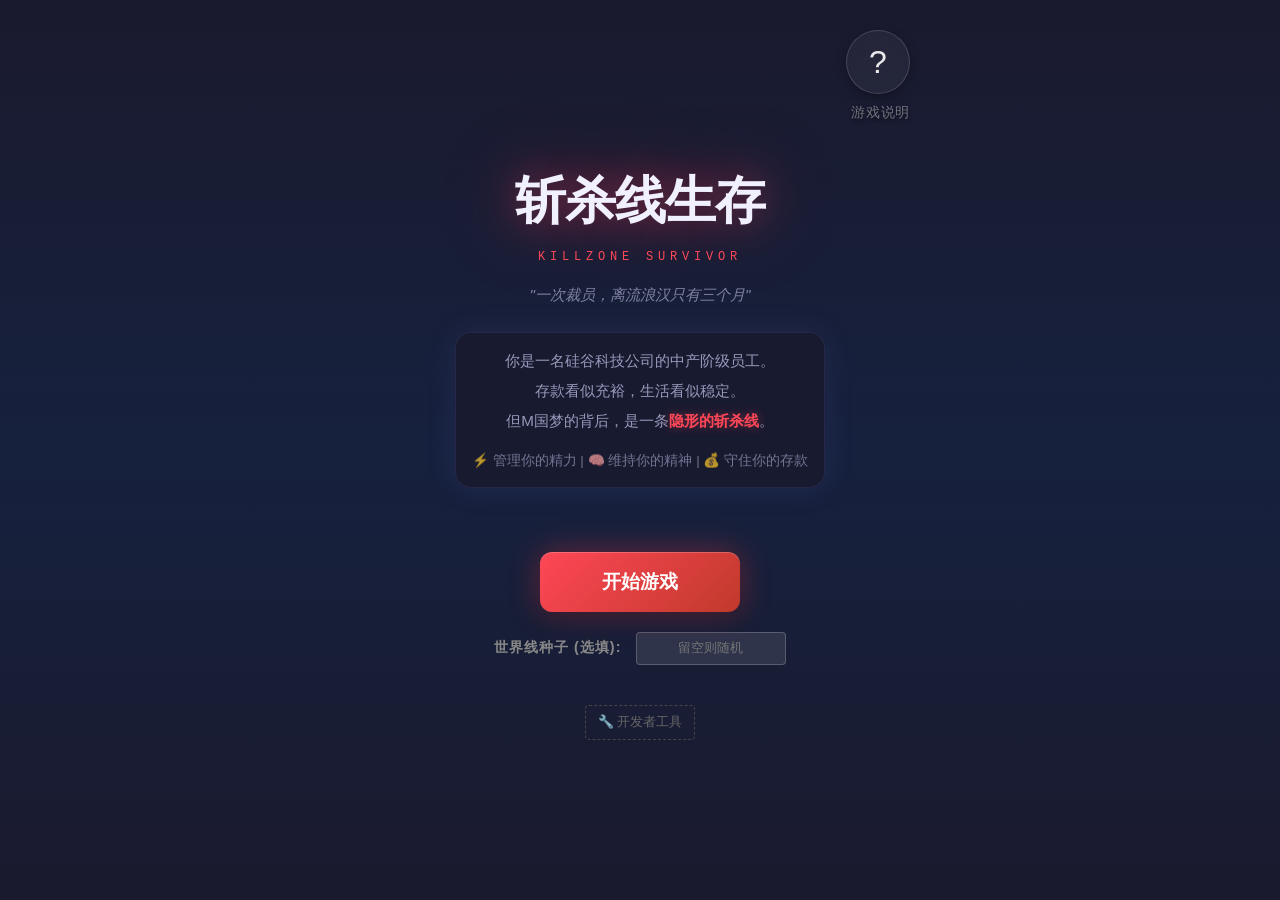
==== index.html @ 11035864 "又一个全新版本" ====
<!DOCTYPE html>
<html lang="zh-CN">

<head>
    <meta charset="UTF-8">
    <meta name="viewport" content="width=device-width, initial-scale=1.0, maximum-scale=1.0, user-scalable=no">
    <meta name="description" content="M国斩杀线生存 - 一款讽刺中产阶级财务脆弱性的文字冒险游戏">
    <meta name="color-scheme" content="dark">
    <meta name="theme-color" content="#0a0a0f">
    <title>斩杀线生存 | Killzone Survivor</title>
    <!-- Fonts: Using System Fonts for Offline Performance -->
    <!-- Main Style Index -->
    <link rel="stylesheet" href="css/style.css?v=2.43">

    <!-- Mobile Debugging: Show errors on screen -->
    <script>
        window.onerror = function (msg, url, line, col, error) {
            var extra = !col ? '' : '\ncolumn: ' + col;
            extra += !error ? '' : '\nerror: ' + error;
            var errorMsg = "Error: " + msg + "\nurl: " + url + "\nline: " + line + extra;

            // Only create error div if it doesn't exist to avoid spam
            if (!document.getElementById('errDiv')) {
                var errDiv = document.createElement('div');
                errDiv.id = 'errDiv';
                errDiv.style.position = 'fixed';
                errDiv.style.top = '0';
                errDiv.style.left = '0';
                errDiv.style.width = '100%';
                errDiv.style.backgroundColor = 'rgba(255,0,0,0.95)';
                errDiv.style.color = 'white';
                errDiv.style.padding = '10px';
                errDiv.style.zIndex = '999999';
                errDiv.style.fontFamily = 'monospace';
                errDiv.style.whiteSpace = 'pre-wrap';
                errDiv.style.fontSize = '12px';
                errDiv.style.pointerEvents = 'none';
                errDiv.innerText = errorMsg;
                document.body.appendChild(errDiv);
            } else {
                document.getElementById('errDiv').innerText += "\n\n" + errorMsg;
            }
            return false;
        };
        console.log("Debug mode: Error handler initialized");
    </script>
</head>

<body>
    <!-- SECTION: Background -->
    <div id="game-background" class="morning"></div>

    <!-- SECTION: Main Container -->
    <div id="game-container">

        <!-- SECTION: HELP & MODALS -->
        <!-- SECTION: HELP & MODALS -->
        <!-- Wrapped in container for positioning and label -->
        <div class="help-container">
            <button id="help-button" class="help-button" aria-label="游戏说明">?</button>
            <span class="help-label">游戏说明</span>
        </div>

        <!-- SECTION: MANUAL SCREEN -->
        <div id="manual-screen" class="screen">
            <div class="manual-container glass-panel">
                <div class="manual-header">
                    <h2 class="manual-title">📖 生存指南</h2>
                    <button class="manual-close-btn" id="manual-close-header">×</button>
                </div>
                <div class="manual-content">
                    <h1>🏙️ 生存之路 (Killzone Survivor) - 官方手册</h1>
                    <p>欢迎来到残酷的都市生存模拟。在这里，你需要平衡工作、健康、社交与财富，在都市生活的重压下寻找一线生机。</p>
                    <blockquote>
                        ⚠️ <strong>免责声明</strong>: 本游戏纯属图一乐，如有雷同，纯属巧合。请勿代入现实。
                    </blockquote>

                    <h2>⏳ 特殊游戏规则 (必读)</h2>
                    <p>为了模拟高压环境，本游戏的时间流速与现实不同：</p>
                    <ul>
                        <li><strong>🗓️ 10天等于一个月</strong>:
                            <ul>
                                <li><strong>发薪日</strong>: 每10天发一次工资。</li>
                                <li><strong>账单日</strong>: 房租、水电、保险也是每10天扣除一次。</li>
                                <li><strong>节奏</strong>: 必须在极短的周期内赚够 30 天的生活费，容错率极低。</li>
                            </ul>
                        </li>
                        <li><strong>📅 4天等于一周</strong>:
                            <ul>
                                <li><strong>工作日</strong>: 第 1, 2, 3 天。</li>
                                <li><strong>休息日</strong>: 第 4 天 (以及倍数)。</li>
                                <li><strong>策略</strong>: 休息日是唯一的喘息机会，用来备餐 (Cook) 或大补觉 (Sleep)。</li>
                            </ul>
                        </li>
                    </ul>

                    <hr>

                    <h2>🖥️ 界面概览</h2>

                    <h3>1. 主控面板 (Dashboard)</h3>
                    <p>这里是你监控生存状态的核心区域。</p>
                    <img src="assets/images/manual_ui.png" alt="主界面概览">

                    <ul>
                        <li><strong>核心属性栏</strong> (左上):
                            <ul>
                                <li><strong>⚡ 精力 (Energy)</strong>: 也就是你的体力。工作、加班、熬夜都会消耗。耗尽会导致强制睡眠甚至过度劳累。</li>
                                <li><strong>🧠 精神 (Mental)</strong>: 你的SAN值。压力过大、社交隔离或投资失败会扣除。精神崩溃将导致游戏失败。</li>
                                <li><strong>❤️ 健康 (Health)</strong>: 身体状况。生病、长期吃快餐、缺乏休息会降低健康。</li>
                                <li><strong>🤝 社交 (Social)</strong>: 容易被忽视的属性。社交过低会引发抑郁，影响精神值。</li>
                                <li><strong>📈 工作能力 (Work Ability)</strong>: 决定了你升职加薪的概率以及应对突发工作事件的能力。</li>
                            </ul>
                        </li>
                        <li><strong>生活状态</strong> (右上):
                            <ul>
                                <li>住所、工作状态、食物储备、月度账单倒计时。</li>
                                <li><strong>⚠️ 账单警告</strong>: 务必留意距离下一次发薪和付房租的天数 (10天为一个账单周期)。</li>
                            </ul>
                        </li>
                        <li><strong>行动区域</strong> (中下):
                            <ul>
                                <li><strong>工作决策</strong>: 选择"专注工作" (消耗大量精力，提升能力) 或 "摸鱼划水" (恢复精神，但在PIP期间高风险)。</li>
                                <li><strong>额外行动</strong>: 午休时的选择 (买咖啡续命、社交八卦、极速午睡) 对属性微调至关重要。</li>
                            </ul>
                        </li>
                    </ul>

                    <hr>

                    <h2>💰 财富管理</h2>

                    <h3>2. 投资系统</h3>
                    <p>你不理财，财不理你。这是实现财务自由(&gt; $50,000)的关键途径，也是快速破产的捷径。</p>
                    <img src="assets/images/manual_invest.png" alt="投资界面">

                    <ul>
                        <li><strong>市场情绪</strong>: 顶部的进度条显示当前市场是恐慌还是贪婪。
                            <ul>
                                <li><strong>恐慌时刻</strong>: 高风险资产(Crypto, Tech)可能暴跌，避险资产(<strong>黄金</strong>)通常会上涨。</li>
                                <li><strong>贪婪时刻</strong>: 泡沫涌现，是获利了结的好时机。</li>
                            </ul>
                        </li>
                        <li><strong>资产类型</strong>:
                            <ul>
                                <li>🔰 <strong>稳健型</strong>: 黄金 (Gold), REITs, 能源股。</li>
                                <li>📈 <strong>成长型</strong>: 标普500 (S&P500), 科技巨头 (Tech)。</li>
                                <li>🎢 <strong>高风险</strong>: 生物科技 (Biotech), 比特币 (BTC), 甚至 Meme Coin。</li>
                            </ul>
                        </li>
                        <li><strong>操作策略</strong>: 关注新闻弹窗！虽然市场有20%的概率"反常" (与新闻反向变动)，但大概率还是跟随新闻趋势。</li>
                    </ul>

                    <h3>3. 保险系统 (风险对冲)</h3>
                    <p>在美国生存，一场大病足以让中产返贫。保险是最后的防线。</p>
                    <img src="assets/images/manual_insurance.png" alt="保险界面">

                    <ul>
                        <li><strong>⚕️ 健康保险</strong>:
                            <ul>
                                <li><strong>免赔额 (Deductible)</strong>: 保险赔付前你自己需要先掏的钱。</li>
                                <li><strong>Out-of-Network</strong>: 紧急情况下有20%概率遇到网外医生，费用不仅翻倍而且保险可能拒赔。</li>
                                <li><strong>建议</strong>: 身体不好或积蓄微薄时，尽量升级到更好的保险计划。</li>
                            </ul>
                        </li>
                        <li><strong>🚗 汽车保险</strong>:
                            <ul>
                                <li>半险 (Liability) 便宜但覆盖面窄，全险 (Full Coverage) 贵但省心。</li>
                            </ul>
                        </li>
                        <li><strong>🏠 租客险</strong>: 极便宜 ($15/月)，遭遇火灾盗窃时的救命稻草。</li>
                    </ul>

                    <hr>

                    <h2>⚡ 精力管理与过劳 (Exhaustion)</h2>
                    <p>精力值不仅仅是行动点数，更是你的生命红线。</p>

                    <h3>1. 低精力惩罚</h3>
                    <p>当精力低于特定阈值时，会在每天结算时扣除健康值：</p>
                    <ul>
                        <li><strong>&lt; 30 (疲劳)</strong>: 健康 <strong>-2</strong> /天。</li>
                        <li><strong>&lt; 10 (透支)</strong>: 健康 <strong>-5</strong> /天。</li>
                    </ul>

                    <h3>2. 精力耗尽 (Energy = 0)</h3>
                    <p>一旦精力归零，将触发<strong>强制昏睡 (Forced Sleep)</strong>，后果极其严重：</p>
                    <ol>
                        <li><strong>跳过晚间行动</strong>: 你将无法在晚上 "备餐" (Cook) 或 "学习" (Learn)。</li>
                        <li><strong>恢复减半</strong>: 只能恢复 <strong>20点</strong> 精力 (正常睡眠可回 50点+)，意味着第二天醒来依然是残血状态，陷入恶性循环。
                        </li>
                        <li><strong>永久损伤</strong>: 每次昏睡都会 <strong>永久扣除</strong> 你的生命上限与精神上限。</li>
                    </ol>

                    <hr>

                    <h2>🏢 职场进阶：项目系统</h2>
                    <p>除此之外，你还需要处理长期的<strong>工作项目</strong>。</p>
                    <img src="assets/images/manual_insurance.png" alt="项目进度">
                    <!-- TODO: Fix image reference if wrong -->

                    <ul>
                        <li><strong>项目栏</strong>: 显示当前任务名称 (如"客户方案")、进度、难度及剩余天数。</li>
                        <li><strong>推进方式</strong>:
                            <ul>
                                <li>选择 <strong>"专注工作"</strong> 可大幅推进进度。</li>
                                <li><strong>工作能力 (Work Ability)</strong> 越高，每次推进的进度越快。</li>
                                <li><strong>难度 (Difficulty)</strong>: 难度越高 (Max 5)，推进越慢，需要更多天数。</li>
                            </ul>
                        </li>
                        <li><strong>Deadline</strong>: 必须在倒计时结束前完成 (100%)。
                            <ul>
                                <li><strong>完成奖励</strong>: 获得丰厚奖金或提升绩效。</li>
                                <li><strong>超时惩罚</strong>: 绩效大跌，甚至触发裁员危机。</li>
                                <li><strong>应对</strong>: 进入PIP后必须"专注工作"提升表现分，或者赶紧找下家 (Quit)。</li>
                                <li><strong>结局</strong>: PIP失败会被直接开除 (Fired)，不仅没有赔偿金，精神也会重创。</li>
                            </ul>
                        </li>
                        <li><strong>突发事件</strong>:
                            <ul>
                                <li><strong>加班</strong>: 加班能大幅提升工作能力，但严重透支精力。</li>
                                <li><strong>办公室政治</strong>: 站队需谨慎，"独善其身"可能掉Social，"参与八卦"可能掉精力但回SAN值。</li>
                            </ul>
                        </li>
                    </ul>

                    <hr>

                    <h2>🏆 结局一览</h2>
                    <table>
                        <thead>
                            <tr>
                                <th>结局</th>
                                <th>触发条件</th>
                                <th>是否胜利</th>
                            </tr>
                        </thead>
                        <tbody>
                            <tr>
                                <td><strong>财务自由</strong></td>
                                <td>存款 &gt; $50,000</td>
                                <td>✅ 胜利</td>
                            </tr>
                            <tr>
                                <td><strong>生存大师</strong></td>
                                <td>存活满 50 天</td>
                                <td>✅ 胜利</td>
                            </tr>
                            <tr>
                                <td><strong>彻底破产</strong></td>
                                <td>信用分 &lt; 500</td>
                                <td>❌ 失败</td>
                            </tr>
                            <tr>
                                <td><strong>流落街头</strong></td>
                                <td>失业 &gt; 20 天</td>
                                <td>❌ 失败</td>
                            </tr>
                            <tr>
                                <td><strong>过劳死</strong></td>
                                <td>健康或精力归零</td>
                                <td>❌ 失败</td>
                            </tr>
                            <tr>
                                <td><strong>精神崩溃</strong></td>
                                <td>精神归零</td>
                                <td>❌ 失败</td>
                            </tr>
                            <tr>
                                <td><strong>债务螺旋</strong></td>
                                <td>负债 &gt; $3,000</td>
                                <td>❌ 失败</td>
                            </tr>
                        </tbody>
                    </table>

                    <p>祝你好运，生存者！</p>
                </div>
                <div class="manual-footer">
                    <button class="primary-button manual-back-btn" id="manual-back-btn">返回标题</button>
                </div>
            </div>
        </div>

        <div id="load-modal" class="modal-overlay hidden">
            <div class="modal-content glass-panel">
                <button id="close-load-modal" class="close-button">×</button>
                <h2 class="modal-title">📂 选择存档</h2>
                <div class="save-modal-slots" id="load-modal-slots">
                    <!-- JS Dynamic Content -->
                </div>
            </div>
        </div>

        <div id="modal-artifact-selection" class="modal-overlay hidden">
            <div class="modal-content glass-panel" style="max-width: 900px;">
                <h2 class="modal-title">📦 选择你的初始神器</h2>
                <p class="modal-subtitle"
                    style="text-align: center; color: var(--color-text-secondary); margin-bottom: 20px;">
                    这就好比投胎技术活，选一个吧，它将决定你这次人生的画风。
                </p>
                <div id="artifact-cards-container" class="artifact-cards-container">
                    <!-- Dynamic Content -->
                </div>
            </div>
        </div>

        <div id="save-modal" class="modal-overlay hidden">
            <div class="modal-content glass-panel">
                <button id="close-save-modal" class="close-button">×</button>
                <h2 class="modal-title" data-i18n="ui_static.modals.save_game">💾 保存游戏</h2>
                <div class="save-modal-slots" id="save-modal-slots">
                    <!-- JS Dynamic Content -->
                </div>
            </div>
        </div>

        <!-- Custom Confirm Modal (replaces native confirm) -->
        <div id="confirm-modal" class="modal-overlay hidden">
            <div class="modal-content glass-panel confirm-modal-content">
                <h2 class="modal-title" id="confirm-modal-title" data-i18n="ui.confirm.defaultTitle">确认操作</h2>
                <p class="confirm-modal-message" id="confirm-modal-message" data-i18n="ui.confirm.defaultMessage">
                    确定要执行此操作吗？</p>
                <div class="confirm-modal-actions">
                    <button id="confirm-modal-cancel" class="action-btn outline"
                        data-i18n="ui_static.modals.cancel">取消</button>
                    <button id="confirm-modal-ok" class="primary-button"
                        data-i18n="ui_static.modals.confirm">确定</button>
                </div>
            </div>
        </div>

        <div id="trade-modal" class="modal-overlay hidden">
            <div class="modal-content trade-modal-content">
                <div class="modal-header">
                    <h3 id="trade-modal-title" data-i18n="ui_static.trade_modal.buy_title">买入资产</h3>
                    <button id="trade-modal-close" class="close-button">×</button>
                </div>
                <div class="modal-body">
                    <div class="trade-asset-info">
                        <span class="trade-asset-icon" id="trade-asset-icon">🥇</span>
                        <span class="trade-asset-name" id="trade-asset-name">--</span>
                    </div>
                    <div class="trade-price-info">
                        <span class="trade-price-label" data-i18n="ui_static.trade_modal.price_label">当前价格:</span>
                        <span class="trade-price-value" id="trade-price-value">$2,000</span>
                    </div>
                    <div class="trade-holding-info">
                        <span class="trade-holding-label" data-i18n="ui_static.trade_modal.holding_label">当前持仓:</span>
                        <span class="trade-holding-value" id="trade-holding-value">0</span>
                    </div>
                    <div class="trade-input-group">
                        <label for="trade-quantity-input" data-i18n="ui_static.trade_modal.quantity_label">交易数量:</label>
                        <div style="display: flex; gap: 8px;">
                            <input type="number" id="trade-quantity-input" min="0" step="0.01" style="flex: 1;"
                                data-i18n="ui_static.trade_modal.quantity_placeholder" placeholder="输入数量">
                            <button id="trade-max-btn" class="action-btn outline"
                                style="width: auto; padding: 4px 12px; font-size: 0.9rem;"
                                data-i18n="ui_static.trade_modal.max_btn">最大</button>
                        </div>
                    </div>
                    <div class="trade-total-info">
                        <span class="trade-total-label" data-i18n="ui_static.trade_modal.total_label">预计金额:</span>
                        <span class="trade-total-value" id="trade-total-value">$0</span>
                    </div>
                    <div class="trade-cash-info">
                        <span class="trade-cash-label" data-i18n="ui_static.trade_modal.cash_label">可用现金:</span>
                        <span class="trade-cash-value" id="trade-cash-value">$15,000</span>
                    </div>
                </div>
                <div class="modal-footer">
                    <button id="trade-confirm-btn" class="primary-button"
                        data-i18n="ui_static.trade_modal.confirm_btn">确认交易</button>
                </div>
            </div>
        </div>

        <div id="bill-detail-modal" class="modal-overlay hidden">
            <div class="modal-content glass-panel">
                <button id="close-bill-detail" class="close-button">×</button>
                <h2 class="modal-title" data-i18n="ui_static.bill_detail.title">🧾 账单详情</h2>
                <div class="bill-detail-list" id="bill-detail-list">
                    <!-- Dynamic Content -->
                </div>
                <div class="bill-total-row">
                    <span data-i18n="ui_static.bill_detail.total_label">总计:</span>
                    <span id="bill-detail-total">...</span>
                </div>
            </div>
        </div>

        <div id="news-detail-modal" class="modal-overlay hidden">
            <div class="modal-content glass-panel" style="max-width: 500px;">
                <button id="close-news-detail" class="close-button">×</button>
                <h2 class="modal-title">📰 市场情报</h2>
                <div class="modal-body" id="news-detail-body" style="padding: 10px; line-height: 1.6;">
                    <!-- Dynamic Content -->
                </div>
            </div>
        </div>

        <!-- Message History Modal -->
        <div id="modal-message-history" class="modal-overlay hidden">
            <div class="modal-content glass-panel" style="max-width: 600px;">
                <button id="close-message-history" class="close-button">×</button>
                <h2 class="modal-title" data-i18n="ui_static.modals.message_history">📜 历史消息</h2>
                <div class="message-history-list" id="message-history-list">
                    <!-- Dynamic Content -->
                </div>
            </div>
        </div>

        <!-- Floating Message History Button -->
        <button id="btn-message-history" class="hidden" aria-label="查看历史消息">
            📜
        </button>

        <div id="dev-editor-modal" class="modal-overlay hidden">
            <div class="modal-content glass-panel">
                <button id="close-dev-editor" class="close-button">×</button>
                <h2 class="modal-title" data-i18n="ui_static.modals.dev_editor">🔧 修改属性</h2>
                <div class="dev-editor-form modal-body">
                    <div class="form-group">
                        <label data-i18n="ui_static.dev_editor.money">存款 ($)</label>
                        <input type="number" id="dev-input-money" step="100">
                    </div>
                    <div class="form-group">
                        <label data-i18n="ui_static.dev_editor.energy">精力 (0-100)</label>
                        <input type="number" id="dev-input-energy" min="0" max="100">
                    </div>
                    <div class="form-group">
                        <label data-i18n="ui_static.dev_editor.mental">精神 (0-100)</label>
                        <input type="number" id="dev-input-mental" min="0" max="100">
                    </div>
                    <div class="form-group">
                        <label data-i18n="ui_static.dev_editor.health">健康 (0-100)</label>
                        <input type="number" id="dev-input-health" min="0" max="100">
                    </div>
                    <div class="form-group">
                        <label data-i18n="ui_static.dev_editor.social">社交 (0-100)</label>
                        <input type="number" id="dev-input-social" min="0" max="100">
                    </div>
                    <div class="form-group">
                        <label data-i18n="ui_static.dev_editor.efficiency">工作能力 (0-100)</label>
                        <input type="number" id="dev-input-efficiency" min="0" max="100">
                    </div>
                    <div class="form-group">
                        <label data-i18n="ui_static.dev_editor.ingredients">食材 (个)</label>
                        <input type="number" id="dev-input-ingredients" min="0">
                    </div>
                    <div class="form-group">
                        <label data-i18n="ui_static.dev_editor.job">工作状态</label>
                        <select id="dev-input-job"
                            style="width: 100%; padding: 8px; border-radius: 4px; background: rgba(255, 255, 255, 0.1); color: white; border: 1px solid rgba(255, 255, 255, 0.2);">
                            <option value="fulltime">在职 (Employed)</option>
                            <option value="unemployed">失业 (Unemployed)</option>
                        </select>
                    </div>
                    <div class="form-group" style="flex-direction: column; align-items: flex-start;">
                        <label>神器 (Artifacts)</label>
                        <div id="dev-artifact-container"
                            style="display: flex; flex-direction: column; gap: 8px; width: 100%;">
                            <!-- JS will flush selects here -->
                        </div>
                    </div>
                    <div class="form-group checkbox-group" style="flex-direction: row; align-items: center; gap: 10px;">
                        <input type="checkbox" id="dev-input-pip" style="width: auto;">
                        <label for="dev-input-pip" style="margin-bottom: 0;">PIP状态 (PIP Active)</label>
                    </div>
                    <button id="dev-save-btn" class="primary-button" style="margin-top: 16px;"
                        data-i18n="ui_static.dev_editor.save_btn">保存修改</button>
                </div>
            </div>
        </div>



        <!-- SECTION: START SCREEN -->
        <div id="start-screen" class="screen active">
            <div class="title-area">
                <h1 class="title" data-i18n="ui_static.start.title">斩杀线生存</h1>
                <p class="subtitle" data-i18n="ui_static.start.subtitle">KILLZONE SURVIVOR</p>
                <p class="tagline" data-i18n="ui_static.start.tagline">"一次裁员，离流浪汉只有三个月"</p>
            </div>

            <div class="start-info">
                <p data-i18n="ui_static.start.intro_1">你是一名硅谷科技公司的中产阶级员工。</p>
                <p data-i18n="ui_static.start.intro_2">存款看似充裕，生活看似稳定。</p>
                <p data-i18n="ui_static.start.intro_3">但M国梦的背后，是一条<span class="danger">隐形的斩杀线</span>。</p>
                <p style="margin-top: 16px; font-size: 0.85rem; opacity: 0.7;">
                    <span data-i18n="ui_static.start.intro_footer">⚡ 管理你的精力 | 🧠 维持你的精神 | 💰 守住你的存款</span>
                </p>
            </div>

            <button id="start-button" class="primary-button start-btn-lg" data-i18n="ui_static.start.start_btn">
                开始游戏
            </button>

            <div class="seed-input-container seed-group">
                <label for="seed-input" class="seed-label" data-i18n="ui_static.start.seed_label">世界线种子
                    (选填):</label>
                <input type="text" id="seed-input" class="seed-input" data-i18n="ui_static.start.seed_placeholder"
                    placeholder="留空则随机">
            </div>

            <div class="dev-tools-container dev-tools-area">
                <a href="devtools.html" class="dev-tools-btn dev-tools-link">
                    <span data-i18n="ui_static.start.dev_tools">🔧 开发者工具</span>
                </a>
            </div>
        </div>

        <!-- SECTION: GAME SCREEN -->
        <div id="game-screen" class="screen">
            <!-- Header Container -->
            <div id="ui-header-container">
                <!-- Time Display -->
                <div id="time-display">
                    <div class="time-info">
                        <span id="day-count">第 1 天</span>
                        <span id="time-period">
                            <span class="time-icon" id="time-icon">☀️</span>
                            <span id="period-name">白天</span>
                        </span>
                    </div>

                    <!-- News Ticker (V2.XX) -->
                    <div id="news-ticker-container" class="clickable hidden">
                        <div id="news-ticker-content"></div>
                    </div>

                    <div class="period-indicator">
                        <div class="period-dot day active" id="dot-day"></div>
                        <div class="period-dot night" id="dot-night"></div>
                    </div>
                </div>

                <!-- Dashboard Layout -->
                <div id="dashboard-container">
                    <!-- Left Column: Status Bars -->
                    <div id="dashboard-stats">
                        <!-- Energy -->
                        <div class="status-item status-item-full">
                            <span class="status-icon">⚡</span>
                            <div class="status-text-row">
                                <span class="status-label" data-i18n="ui_static.game_header.energy">精力</span>
                                <span class="status-value-text" id="energy-val">100/100</span>
                            </div>
                            <div class="progress-container">
                                <div class="progress-bar">
                                    <div class="progress-fill energy-bar" id="energy-bar" style="width: 100%"></div>
                                </div>
                            </div>
                        </div>
                        <!-- Mental -->
                        <div class="status-item status-item-full">
                            <span class="status-icon">🧠</span>
                            <div class="status-text-row">
                                <span class="status-label" data-i18n="ui_static.game_header.mental">精神</span>
                                <span class="status-value-text" id="mental-val">100/100</span>
                            </div>
                            <div class="progress-container">
                                <div class="progress-bar">
                                    <div class="progress-fill mental-bar" id="mental-bar" style="width: 100%"></div>
                                </div>
                            </div>
                        </div>
                        <!-- Health -->
                        <div class="status-item status-item-full">
                            <span class="status-icon">❤️</span>
                            <div class="status-text-row">
                                <span class="status-label" data-i18n="ui_static.game_header.health">健康</span>
                                <span class="status-value-text" id="health-val">100/100</span>
                            </div>
                            <div class="progress-container">
                                <div class="progress-bar">
                                    <div class="progress-fill health-bar" id="health-bar" style="width: 100%"></div>
                                </div>
                            </div>
                        </div>
                        <!-- Social -->
                        <div class="status-item status-item-full">
                            <span class="status-icon">🤝</span>
                            <div class="status-text-row">
                                <span class="status-label" data-i18n="ui_static.game_header.social">社交</span>
                                <span class="status-value-text" id="social-val">50/100</span>
                            </div>
                            <div class="progress-container">
                                <div class="progress-bar">
                                    <div class="progress-fill social-bar" id="social-bar" style="width: 50%"></div>
                                </div>
                            </div>
                        </div>
                        <!-- Work Efficiency -->
                        <div class="status-item status-item-full">
                            <span class="status-icon">📈</span>
                            <div class="status-text-row">
                                <span class="status-label" data-i18n="ui_static.game_header.work_efficiency">工作能力</span>
                                <span class="status-value-text" id="work-efficiency-val">100%</span>
                            </div>
                            <div class="progress-container">
                                <div class="progress-bar">
                                    <div class="progress-fill work-efficiency-bar" id="work-efficiency-bar"
                                        style="width: 100%"></div>
                                </div>
                            </div>
                        </div>
                    </div>

                    <!-- Right Column: Info Grid -->
                    <div id="dashboard-info">
                        <!-- Row 1 -->
                        <div class="finance-item compact-stat clickable" id="housing-card-container">
                            <div class="finance-card-header">
                                <span class="status-icon">🏠</span>
                                <span class="status-label" data-i18n="ui_static.game_header.housing">住所</span>
                            </div>
                            <span class="status-value" id="housing-value">公寓</span>
                        </div>
                        <div class="finance-item compact-stat">
                            <div class="finance-card-header">
                                <span class="status-icon">💼</span>
                                <span class="status-label" data-i18n="ui_static.game_header.job">工作</span>
                            </div>
                            <span class="status-value" id="job-value">全职</span>
                        </div>

                        <!-- Row 2 -->
                        <div class="finance-item compact-stat clickable artifact-slot-container"
                            id="artifact-display-container">
                            <div class="finance-card-header">
                                <span class="status-icon">📦</span>
                                <span class="status-label" data-i18n="ui_static.finance.artifact">神器</span>
                            </div>
                            <div class="artifact-slots" id="artifact-slots">
                                <span class="artifact-slot" data-slot="0">?</span>
                                <span class="artifact-slot" data-slot="1">?</span>
                                <span class="artifact-slot" data-slot="2">?</span>
                            </div>
                        </div>
                        <div class="finance-item compact-stat">
                            <div class="finance-card-header">
                                <span class="status-icon">🍱</span>
                                <span class="status-label" data-i18n="ui_static.finance.meal">便当</span>
                            </div>
                            <div style="display: flex; flex-direction: column; align-items: center;">
                                <span class="status-value" id="meal-status">未备</span>
                                <span class="finance-sub-value" id="ingredients-count"
                                    style="font-size: 0.5em; opacity: 0.8; margin-top: 2px;">食材: 0</span>
                            </div>
                        </div>

                        <!-- Row 3 -->
                        <div class="finance-item compact-stat clickable" id="monthly-bill-container">
                            <div class="finance-card-header">
                                <span class="status-icon">📅</span>
                                <span class="status-label" data-i18n="ui_static.finance.monthly_bill">账单</span>
                            </div>
                            <span class="status-value" id="monthly-bill-total">...</span>
                            <span class="finance-sub" id="monthly-bill-sub">...</span>
                        </div>
                        <div class="finance-item compact-stat" id="payday-container">
                            <div class="finance-card-header">
                                <span class="status-icon">💰</span>
                                <span class="status-label" data-i18n="ui_static.finance.income">月薪</span>
                            </div>
                            <span class="status-value positive" id="monthly-income">$8,000</span>
                            <span class="finance-sub" id="payday-countdown">...</span>
                        </div>

                        <!-- Row 4: Money (Full Width) -->
                        <div class="finance-item finance-item-full">
                            <div class="finance-card-header" style="margin-bottom: 0;">
                                <span class="status-icon">💰</span>
                                <span class="status-label" data-i18n="ui_static.game_header.money">存款</span>
                            </div>
                            <div class="finance-value-container">
                                <span class="status-value money" id="money-value">$15,000</span>
                                <span id="investment-value" class="finance-sub-value">...</span>
                            </div>
                        </div>
                    </div>
                </div>

                <!-- Bottom Row: Task Bar -->
                <div id="dashboard-task" class="hidden">
                    <div class="task-bar-content">
                        <span class="finance-label" data-i18n="ui_static.finance.task">📋 工作任务</span>
                        <div class="finance-value-group">
                            <span class="finance-value" id="task-progress">0%</span>
                            <span class="finance-sub" id="task-deadline">...</span>
                        </div>
                    </div>
                    <div class="progress-container task-progress-container">
                        <div class="progress-bar">
                            <div class="progress-fill" id="task-progress-bar" style="width: 0%"></div>
                        </div>
                    </div>
                </div>
                <!-- End Dashboard Layout -->
            </div>

            <!-- Scrollable Main Content -->
            <div id="main-scroll-container">
                <!-- Event Area -->
                <div id="event-area">
                    <div id="event-card" class="event-card">
                        <div class="event-header">
                            <span class="event-type" id="event-type">📋 日常</span>
                            <span class="event-energy-cost" id="event-energy-cost"></span>
                        </div>
                        <h2 class="event-title" id="event-title">新的一天</h2>
                        <p class="event-description" id="event-description">
                            阳光透过百叶窗洒进你的公寓。新的一天开始了，你需要做出选择。
                        </p>

                        <!-- Selectors -->
                        <div id="commute-selector" class="lunch-selector hidden">
                            <div class="lunch-selector-label">🚗 选择通勤方式：</div>
                            <div id="commute-options" class="lunch-options"></div>
                        </div>

                        <div id="lunch-selector" class="lunch-selector hidden">
                            <div class="lunch-selector-label">🍱 选择今日午餐策略：</div>
                            <div id="lunch-options" class="lunch-options"></div>
                        </div>

                        <div id="daily-action-selector" class="lunch-selector hidden">
                            <div class="lunch-selector-label">✨ 顺带做点别的：</div>
                            <div id="daily-action-options" class="lunch-options"></div>
                        </div>

                        <div id="incident-selector" class="lunch-selector hidden">
                            <div class="lunch-selector-label">⚠️ 突发状况：</div>
                            <div id="incident-options" class="lunch-options"></div>
                        </div>

                        <div id="choice-validation-hint" class="choice-validation-hint hidden">
                            <span class="hint-icon">⚠️</span>
                            <span class="hint-text">请先完成上方选择</span>
                        </div>

                        <div id="event-choices" class="event-choices">
                            <!-- Dynamic Choices -->
                        </div>

                        <button id="advance-stage-button" class="action-btn" data-i18n="ui_static.event.advance_btn"
                            disabled>
                            开始时间流逝
                        </button>
                    </div>
                </div>

                <!-- Toast Messages -->
                <div id="toast-container"></div>
            </div>
        </div>

        <!-- SECTION: INSURANCE SCREEN -->
        <div id="insurance-screen" class="screen">
            <div class="screen-header">
                <h2 data-i18n="ui_static.insurance_page.title">保险管理中心</h2>
                <div class="money-badge" id="ins-money-display">$15,000</div>
            </div>

            <div class="insurance-scroll-container">
                <div class="insurance-card health-overview">
                    <div class="card-header">
                        <h3 data-i18n="ui_static.insurance_page.health_title">🏥 健康保险</h3>
                        <span class="plan-badge" id="health-plan-badge">雇主险</span>
                    </div>
                    <div class="card-body">
                        <div class="stat-row">
                            <span data-i18n="ui_static.insurance_page.current_plan">当前计划</span>
                            <span class="stat-val" id="health-plan-name">...</span>
                        </div>
                        <div class="stat-row">
                            <span data-i18n="ui_static.insurance_page.monthly_premium">月保费</span>
                            <span class="stat-val" id="health-premium">...</span>
                        </div>

                        <div class="deductible-section">
                            <div class="progress-label">
                                <span data-i18n="ui_static.insurance_page.deductible_label">免赔额
                                    (Deductible)</span>
                                <span id="deductible-progress-text">$0 / $2,000</span>
                            </div>
                            <div class="progress-track">
                                <div class="progress-fill warning" id="deductible-bar" style="width: 0%"></div>
                            </div>
                            <p class="small-hint" data-i18n="ui_static.insurance_page.deductible_hint">
                                未达到免赔额前，需全额自付医疗费。
                            </p>
                        </div>

                        <div id="pending-plan-alert" class="info-box hidden">
                            下月将自动变更为: <span id="pending-plan-name">...</span>
                        </div>

                        <button class="action-btn" id="btn-change-health"
                            data-i18n="ui_static.insurance_page.change_plan_btn">更换计划</button>
                    </div>
                </div>

                <div class="insurance-card other-ins">
                    <h3 data-i18n="ui_static.insurance_page.car_title">🚗 汽车保险</h3>
                    <div class="card-body">
                        <div class="stat-row">
                            <span data-i18n="ui_static.insurance_page.current_plan">当前方案</span>
                            <span class="stat-val" id="car-plan-name">...</span>
                        </div>
                        <div class="stat-row">
                            <span data-i18n="ui_static.insurance_page.monthly_premium">月保费</span>
                            <span class="stat-val" id="car-premium">...</span>
                        </div>
                        <button class="action-btn" id="btn-change-car"
                            data-i18n="ui_static.insurance_page.adjust_plan_btn">调整方案</button>
                    </div>
                </div>

                <div class="insurance-card other-ins">
                    <h3 data-i18n="ui_static.insurance_page.renters_title">🏠 租客保险</h3>
                    <div class="card-body">
                        <div class="stat-row">
                            <span data-i18n="ui_static.insurance_page.status_label">状态</span>
                            <span class="stat-val" id="renters-status">未投保</span>
                        </div>
                        <div class="stat-row">
                            <span data-i18n="ui_static.insurance_page.monthly_premium">月保费</span>
                            <span class="stat-val">$15</span>
                        </div>
                        <button class="action-btn outline" id="btn-toggle-renters"
                            data-i18n="ui_static.insurance_page.buy_ins_btn">购买保险</button>
                    </div>
                </div>

                <div class="spacer-bottom"></div>
            </div>
        </div>

        <!-- SECTION: ASSETS SCREEN -->
        <div id="assets-screen" class="screen">
            <div class="assets-container">
                <h2 class="screen-title" data-i18n="ui_static.assets_page.title">💰 投资管理</h2>

                <div id="news-banner" class="news-banner hidden">
                    <span class="news-icon">📰</span>
                    <span class="news-title" id="news-title"
                        data-i18n="ui_static.assets_page.news_loading">加载中...</span>
                    <span class="news-desc" id="news-desc"></span>
                </div>

                <div class="market-sentiment">
                    <span class="sentiment-label" data-i18n="ui_static.assets_page.sentiment_label">市场情绪:</span>
                    <span class="sentiment-value" id="sentiment-value">中性</span>
                    <div class="sentiment-bar">
                        <div class="sentiment-fill" id="sentiment-fill"></div>
                    </div>
                </div>

                <div class="assets-summary">
                    <div class="summary-item">
                        <span class="summary-label" data-i18n="ui_static.assets_page.cash_label">现金</span>
                        <span class="summary-value" id="assets-cash">$15,000</span>
                    </div>
                    <div class="summary-item">
                        <span class="summary-label" data-i18n="ui_static.assets_page.portfolio_label">投资总值</span>
                        <span class="summary-value" id="assets-portfolio">$0</span>
                    </div>
                    <div class="summary-item total">
                        <span class="summary-label" data-i18n="ui_static.assets_page.total_assets_label">净资产</span>
                        <span class="summary-value" id="assets-total">$15,000</span>
                    </div>
                </div>

                <div class="asset-tabs">
                    <div class="asset-tab active" data-category="commodity" data-i18n="ui_static.assets_page.tab_gold">
                        🥇 黄金</div>
                    <div class="asset-tab" data-category="stock" data-i18n="ui_static.assets_page.tab_stock">📈
                        股票
                    </div>
                    <div class="asset-tab" data-category="crypto" data-i18n="ui_static.assets_page.tab_crypto">₿
                        虚拟币
                    </div>
                </div>

                <div class="asset-cards" id="asset-cards-container">
                    <!-- Dynamic Content -->
                </div>

                <div class="spacer-bottom"></div>
            </div>
        </div>

        <!-- SECTION: STATUS SCREEN -->
        <div id="status-screen" class="screen">
            <div class="status-page-container">
                <h2 class="screen-title" data-i18n="ui_static.status_page.title">📊 个人状态</h2>

                <div class="status-grid">
                    <!-- Save Mgmt -->
                    <div class="status-section save-action-card">
                        <h3 data-i18n="ui_static.status_page.save_mgmt">💾 存档管理</h3>
                        <div class="card-body">
                            <button id="save-game-btn" class="primary-button status-btn-full mb-xs"
                                data-i18n="ui_static.status_page.save_btn">保存游戏</button>
                            <button id="return-to-title-btn" class="action-btn outline status-btn-full"
                                data-i18n="ui_static.status_page.return_btn">返回标题</button>
                        </div>
                    </div>

                    <!-- Bio Stats -->
                    <div class="status-section">
                        <h3 data-i18n="ui_static.status_page.bio_stats">🧬 生理指标</h3>
                        <div class="card-body">
                            <div class="stat-row">
                                <span data-i18n="ui_static.game_header.energy">⚡ 精力</span>
                                <span class="stat-val" id="status-energy-val">100/100</span>
                            </div>
                            <div class="progress-track mb-xs">
                                <div class="progress-fill energy-bar" id="status-energy-bar" style="width: 100%">
                                </div>
                            </div>

                            <div class="stat-row">
                                <span data-i18n="ui_static.game_header.mental">🧠 精神</span>
                                <span class="stat-val" id="status-mental-val">100/100</span>
                            </div>
                            <div class="progress-track mb-xs">
                                <div class="progress-fill mental-bar" id="status-mental-bar" style="width: 100%">
                                </div>
                            </div>

                            <div class="stat-row">
                                <span data-i18n="ui_static.game_header.health">❤️ 健康</span>
                                <span class="stat-val" id="status-health-val">100/100</span>
                            </div>
                            <div class="progress-track mb-xs">
                                <div class="progress-fill health-bar" id="status-health-bar" style="width: 100%">
                                </div>
                            </div>

                            <div class="stat-row">
                                <span data-i18n="ui_static.status_page.work_efficiency">💼 工作效率</span>
                                <span class="stat-val" id="status-work-efficiency-val">--/--</span>
                            </div>
                            <div class="progress-track mb-xs">
                                <div class="progress-fill" id="status-work-efficiency-bar"
                                    style="width: 0%; background: linear-gradient(90deg, #0984e3, #74b9ff);">
                                </div>
                            </div>

                            <div class="stat-row">
                                <span data-i18n="ui_static.status_page.social_val">🤝 社交</span>
                                <span class="stat-val" id="status-social-val">50/100</span>
                            </div>
                            <div class="progress-track">
                                <div class="progress-fill" id="status-social-bar"
                                    style="width: 50%; background: linear-gradient(90deg, #a29bfe, #6c5ce7);">
                                </div>
                            </div>
                        </div>
                    </div>

                    <!-- Career -->
                    <div class="status-section">
                        <h3 data-i18n="ui_static.status_page.career">💼 职业生涯</h3>
                        <div class="card-body">
                            <div class="stat-row">
                                <span data-i18n="ui_static.status_page.job_title">当前职位</span>
                                <span class="stat-val" id="status-job-title">全职打工人</span>
                            </div>
                            <div class="stat-row">
                                <span data-i18n="ui_static.status_page.job_income">月薪收入</span>
                                <span class="stat-val" id="status-job-income">$8,000</span>
                            </div>
                            <div class="stat-row">
                                <span data-i18n="ui_static.status_page.unemployed_days">失业天数</span>
                                <span class="stat-val" id="status-unemployed-days">0天</span>
                            </div>
                            <div class="stat-row hidden">
                                <span data-i18n="ui_static.status_page.pto_days">带薪病假</span>
                                <span class="stat-val" id="status-sick-leave">0天</span>
                            </div>
                        </div>
                    </div>

                    <!-- Housing & Transport -->
                    <div class="status-section">
                        <h3 data-i18n="ui_static.status_page.housing">🏠 居住环境</h3>
                        <div class="card-body">
                            <div class="stat-row">
                                <span data-i18n="ui_static.status_page.housing_type">住所类型</span>
                                <span class="stat-val" id="status-housing-type">公寓</span>
                            </div>
                            <div class="stat-row">
                                <span data-i18n="ui_static.status_page.monthly_rent">每月房租</span>
                                <span class="stat-val" id="status-housing-cost">$3,500</span>
                            </div>
                            <div class="stat-row">
                                <span data-i18n="ui_static.status_page.recovery_effect">恢复效果</span>
                                <span class="stat-val" id="status-housing-effect">正常</span>
                            </div>
                        </div>
                    </div>

                    <div class="status-section">
                        <h3 data-i18n="ui_static.status_page.commute">🚗 交通通勤</h3>
                        <div class="card-body">
                            <div class="stat-row">
                                <span data-i18n="ui_static.status_page.commute_type">通勤方式</span>
                                <span class="stat-val" id="status-transport-type">私家车</span>
                            </div>
                            <div class="stat-row">
                                <span data-i18n="ui_static.status_page.weekly_gas">每周油费</span>
                                <span class="stat-val" id="status-gas-cost">$25</span>
                            </div>
                            <div class="stat-row">
                                <span data-i18n="ui_static.status_page.monthly_car_ins">月车险</span>
                                <span class="stat-val" id="status-car-insurance">$80</span>
                            </div>
                        </div>
                    </div>

                    <!-- Finances -->
                    <div class="status-section">
                        <h3 data-i18n="ui_static.status_page.finance">💰 财务状况</h3>
                        <div class="card-body">
                            <div class="stat-row">
                                <span data-i18n="ui_static.status_page.cash_balance">现金余额</span>
                                <span class="stat-val" id="status-cash">$15,000</span>
                            </div>
                            <div class="stat-row">
                                <span data-i18n="ui_static.status_page.total_debt">负债总额</span>
                                <span class="stat-val danger" id="status-debt">$0</span>
                            </div>
                            <div class="stat-row">
                                <span data-i18n="ui_static.status_page.credit_score">信用评分</span>
                                <span class="stat-val" id="status-credit">720</span>
                            </div>
                        </div>
                    </div>

                    <!-- Statistics -->
                    <div class="status-section">
                        <h3 data-i18n="ui_static.status_page.survival">📈 生存统计</h3>
                        <div class="card-body">
                            <div class="stat-row">
                                <span data-i18n="ui_static.status_page.days_survived">存活天数</span>
                                <span class="stat-val" id="status-days-survived">1天</span>
                            </div>
                            <div class="stat-row">
                                <span data-i18n="ui_static.status_page.max_wealth">最高资产</span>
                                <span class="stat-val" id="status-max-wealth">$15,000</span>
                            </div>
                            <div class="stat-row">
                                <span data-i18n="ui_static.status_page.world_seed">世界线种子</span>
                                <div style="display:flex; align-items:center; gap:8px;">
                                    <span class="stat-val" style="font-family:monospace; font-size:0.85em;"
                                        id="status-seed">-</span>
                                    <button id="status-copy-seed" class="action-btn outline"
                                        style="padding:2px 6px; font-size:0.8rem; transform: translateY(-4px);">📋</button>
                                </div>
                            </div>
                        </div>
                    </div>

                    <!-- Dev Tools -->
                    <div class="status-section dev-tools-card">
                        <h3 data-i18n="ui_static.status_page.dev_tools">🔧 开发者工具</h3>
                        <div class="card-body">
                            <a href="devtools.html" class="action-btn dev-check-btn">
                                <span data-i18n="ui_static.status_page.dev_check">📋 事件一致性检查</span>
                            </a>
                            <p class="dev-tools-desc">
                                <span data-i18n="ui_static.status_page.dev_desc">分析事件效果与描述是否一致</span>
                            </p>
                            <button id="dev-edit-btn" class="action-btn outline" style="margin-top: 8px;">
                                <span data-i18n="ui_static.modals.dev_editor">🔧 修改属性</span>
                            </button>
                        </div>
                    </div>
                </div>
                <div class="spacer-bottom"></div>
            </div>
        </div>

        <!-- SECTION: ENDING SCREEN -->
        <div id="ending-screen" class="screen">
            <div class="ending-content">
                <h1 class="ending-title" id="ending-title" data-i18n="ui_static.ending_screen.title">游戏结束</h1>
                <p class="ending-subtitle" id="ending-subtitle" data-i18n="ui_static.ending_screen.subtitle">
                    你被系统斩杀了
                </p>
                <div class="ending-stats" id="ending-stats">
                    <!-- Stats -->
                </div>
                <p class="ending-message" id="ending-message" data-i18n="ui_static.ending_screen.default_message">
                    在M国，中产阶级与流浪汉之间，只隔着一次裁员、一场大病、或一个意外。
                </p>
                <button id="restart-button" class="primary-button"
                    data-i18n="ui_static.ending_screen.restart_btn">再次挑战</button>
            </div>
        </div>

        <!-- V2.XX Artifact Detail Modal -->
        <div id="modal-artifact-detail" class="modal-overlay hidden" style="z-index: 2000;">
            <div class="modal-content glass-panel artifact-detail-modal">
                <!-- Close Button -->
                <button id="close-artifact-detail"
                    style="position: absolute; top: 10px; right: 10px; background: none; border: none; font-size: 1.5rem; color: #fff; cursor: pointer;">&times;</button>

                <div class="artifact-detail-header">
                    <div class="artifact-detail-title" id="artifact-detail-title">📦 我的神器</div>
                    <div class="artifact-detail-count" id="artifact-detail-count"></div>
                </div>
                <div id="artifact-detail-list" class="artifact-detail-list"></div>
            </div>
        </div>

        <!-- V2.XX Artifact Selection Modal -->
        <div id="modal-artifact-selection" class="modal-overlay hidden" style="z-index: 2000;">
            <div class="modal-content glass-panel">
                <div class="modal-header">
                    <h3 data-i18n="ui.artifacts.selectionTitle">选择神器</h3>
                </div>
                <div id="artifact-cards-container"></div>
            </div>
        </div>

        <!-- SECTION: BOTTOM NAV -->
        <div id="tab-bar" class="hidden">
            <div class="tab-item active" data-tab="home">
                <span class="tab-icon">🏠</span>
                <span class="tab-label" data-i18n="ui_static.tabs.home">生存</span>
            </div>
            <div class="tab-item" data-tab="assets">
                <span class="tab-icon">💰</span>
                <span class="tab-label" data-i18n="ui_static.tabs.assets">投资</span>
            </div>
            <div class="tab-item" data-tab="insurance">
                <span class="tab-icon">🛡️</span>
                <span class="tab-label" data-i18n="ui_static.tabs.insurance">保险</span>
            </div>
            <div class="tab-item" data-tab="status">
                <span class="tab-icon">📊</span>
                <span class="tab-label" data-i18n="ui_static.tabs.status">状态</span>
            </div>
        </div>

    </div>

    <!-- Scripts -->
    <script type="module" src="js/main.js?v=2.43"></script>
</body>

</html>
---- css/style.css ----
/* ========================================
   斩杀线生存 V2 - 样式表 (Modularized)
   ======================================== */

/* Base */
@import url('base/variables.css');
@import url('base/reset.css');

/* Layout */
@import url('layout/background.css');
@import url('layout/layout.css');
@import url('layout/navigation.css');

/* Components */
@import url('components/buttons.css');
@import url('components/progress.css');
@import url('components/cards.css');
@import url('components/modals.css');
@import url('components/news-ticker.css');
@import url('components/toast.css');

/* Features */
@import url('features/status-bar.css');
@import url('features/events.css');
@import url('features/finance-panel.css');
@import url('features/billing.css');
@import url('features/save-system.css');
@import url('features/save-system.css');
@import url('features/investment.css');
@import url('features/artifact-selection.css');
@import url('features/message-log.css');

/* Screens */
@import url('screens/start.css');
@import url('screens/insurance.css');
@import url('screens/assets.css');
@import url('screens/status.css');
@import url('screens/ending.css');
@import url('screens/manual.css');

/* Responsive (Last to override) */
@import url('base/responsive.css');
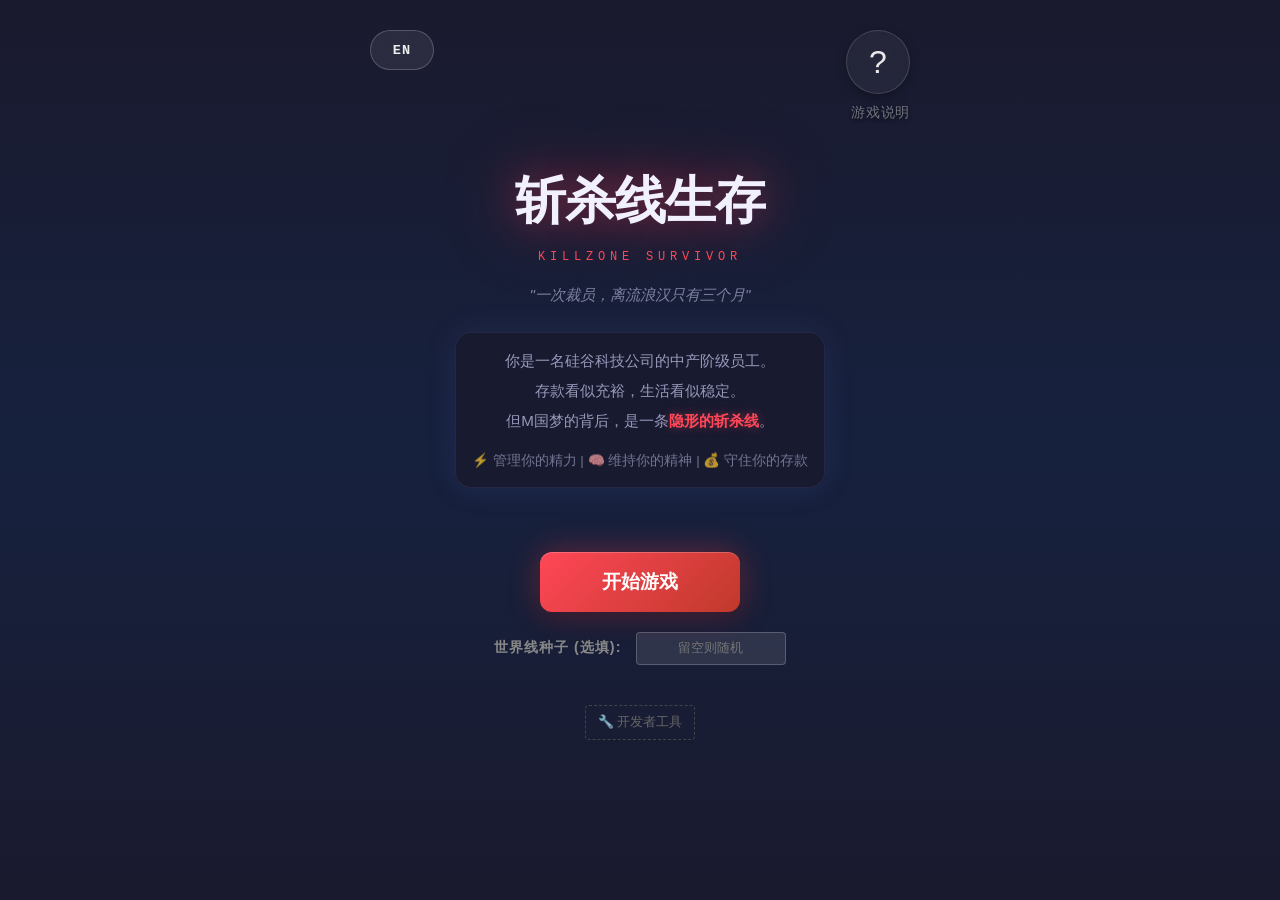
==== commit d4ad8421: "英文版" ====
--- a/index.html
+++ b/index.html
@@ -58,7 +58,11 @@
         <!-- Wrapped in container for positioning and label -->
         <div class="help-container">
             <button id="help-button" class="help-button" aria-label="游戏说明">?</button>
-            <span class="help-label">游戏说明</span>
+            <span class="help-label" data-i18n="ui_static.start.help_label">游戏说明</span>
+        </div>
+
+        <div class="lang-switch-container">
+            <button id="language-switch" class="lang-switch-btn" type="button" aria-label="Switch language">EN</button>
         </div>
 
         <!-- SECTION: MANUAL SCREEN -->
@@ -294,9 +298,10 @@
 
         <div id="modal-artifact-selection" class="modal-overlay hidden">
             <div class="modal-content glass-panel" style="max-width: 900px;">
-                <h2 class="modal-title">📦 选择你的初始神器</h2>
+                <h2 class="modal-title" data-i18n="ui_static.modals.artifact_select_title">📦 选择你的初始神器</h2>
                 <p class="modal-subtitle"
-                    style="text-align: center; color: var(--color-text-secondary); margin-bottom: 20px;">
+                    style="text-align: center; color: var(--color-text-secondary); margin-bottom: 20px;"
+                    data-i18n="ui_static.modals.artifact_select_subtitle">
                     这就好比投胎技术活，选一个吧，它将决定你这次人生的画风。
                 </p>
                 <div id="artifact-cards-container" class="artifact-cards-container">
@@ -389,10 +394,65 @@
             </div>
         </div>
 
+        <div id="finance-detail-modal" class="modal-overlay hidden">
+            <div class="modal-content glass-panel finance-detail-modal">
+                <button id="close-finance-detail" class="close-button">×</button>
+                <h2 class="modal-title" data-i18n="ui_static.finance_detail.title">💼 财务详情</h2>
+                <div class="modal-body finance-detail-body">
+                    <div class="finance-detail-section" id="finance-detail-section-cash">
+                        <div class="finance-detail-section-title" data-i18n="ui_static.finance_detail.cash_title">现金资产</div>
+                        <div class="finance-detail-row">
+                            <span class="finance-detail-label" data-i18n="ui_static.assets_page.cash_label">现金</span>
+                            <span id="finance-detail-cash" class="finance-detail-value positive">...</span>
+                        </div>
+                        <div class="finance-detail-row">
+                            <span class="finance-detail-label" data-i18n="ui_static.assets_page.portfolio_label">投资总值</span>
+                            <span id="finance-detail-investments" class="finance-detail-value">...</span>
+                        </div>
+                        <div class="finance-detail-list" id="finance-detail-investment-list"></div>
+                    </div>
+
+                    <div class="finance-detail-section" id="finance-detail-section-debt">
+                        <div class="finance-detail-section-title" data-i18n="finance.totalDebt">总债务</div>
+                        <div id="finance-detail-debt-total" class="finance-detail-debt-total">...</div>
+                        <div class="finance-detail-list" id="finance-detail-debt-list"></div>
+                    </div>
+
+                    <div class="finance-detail-section" id="finance-detail-section-repay">
+                        <div class="finance-detail-section-title" data-i18n="finance.repay">偿还</div>
+                        <div class="finance-detail-repay">
+                            <input type="number" id="finance-detail-repay-input" min="0" step="1"
+                                data-i18n="ui_static.finance_detail.repay_placeholder" placeholder="输入偿还金额">
+                            <button id="finance-detail-repay-btn" class="primary-button" data-i18n="finance.repay">偿还</button>
+                        </div>
+                    </div>
+
+                    <div class="finance-detail-section" id="finance-detail-section-auto-repay">
+                        <div class="finance-detail-section-title" data-i18n="finance.autoRepay.title">自动还款设置</div>
+                        <p class="finance-detail-tip" data-i18n="finance.autoRepay.tips">
+                            系统将在每日结束时，利用闲置资金自动偿还债务，优先处理高息债务。
+                        </p>
+                        <label class="finance-detail-checkbox-row" for="auto-repay-enabled">
+                            <input type="checkbox" id="auto-repay-enabled">
+                            <span data-i18n="finance.autoRepay.enable">启用每日自动还债</span>
+                        </label>
+                        <div class="finance-detail-row">
+                            <span class="finance-detail-label" data-i18n="finance.autoRepay.keepCash">保留现金 (不用于还债)</span>
+                            <input type="number" id="auto-repay-keep-cash" min="0" step="100" class="finance-detail-inline-input">
+                        </div>
+                        <div class="finance-detail-row">
+                            <span class="finance-detail-label" data-i18n="finance.autoRepay.maxDaily">每日最大还款额 (0为不限)</span>
+                            <input type="number" id="auto-repay-max-daily" min="0" step="100" class="finance-detail-inline-input">
+                        </div>
+                    </div>
+                </div>
+            </div>
+        </div>
+
         <div id="news-detail-modal" class="modal-overlay hidden">
             <div class="modal-content glass-panel" style="max-width: 500px;">
                 <button id="close-news-detail" class="close-button">×</button>
-                <h2 class="modal-title">📰 市场情报</h2>
+                <h2 class="modal-title" data-i18n="ui_static.modals.news_detail">📰 市场情报</h2>
                 <div class="modal-body" id="news-detail-body" style="padding: 10px; line-height: 1.6;">
                     <!-- Dynamic Content -->
                 </div>
@@ -669,7 +729,7 @@
                         </div>
 
                         <!-- Row 4: Money (Full Width) -->
-                        <div class="finance-item finance-item-full">
+                        <div class="finance-item finance-item-full clickable" id="finance-card-container">
                             <div class="finance-card-header" style="margin-bottom: 0;">
                                 <span class="status-icon">💰</span>
                                 <span class="status-label" data-i18n="ui_static.game_header.money">存款</span>
@@ -677,6 +737,10 @@
                             <div class="finance-value-container">
                                 <span class="status-value money" id="money-value">$15,000</span>
                                 <span id="investment-value" class="finance-sub-value">...</span>
+                                <span class="finance-sub-value debt debt-auto-row">
+                                    <button id="debt-auto-repay-btn" class="debt-auto-btn" type="button" aria-label="自动还款设置">⚙️</button>
+                                    <span id="debt-value">...</span>
+                                </span>
                             </div>
                         </div>
                     </div>
@@ -716,28 +780,28 @@
 
                         <!-- Selectors -->
                         <div id="commute-selector" class="lunch-selector hidden">
-                            <div class="lunch-selector-label">🚗 选择通勤方式：</div>
+                            <div class="lunch-selector-label" data-i18n="ui_static.event.select_commute">🚗 选择通勤方式：</div>
                             <div id="commute-options" class="lunch-options"></div>
                         </div>
 
                         <div id="lunch-selector" class="lunch-selector hidden">
-                            <div class="lunch-selector-label">🍱 选择今日午餐策略：</div>
+                            <div class="lunch-selector-label" data-i18n="ui_static.event.select_lunch">🍱 选择今日午餐策略：</div>
                             <div id="lunch-options" class="lunch-options"></div>
                         </div>
 
                         <div id="daily-action-selector" class="lunch-selector hidden">
-                            <div class="lunch-selector-label">✨ 顺带做点别的：</div>
+                            <div class="lunch-selector-label" data-i18n="ui_static.event.select_daily_action">✨ 顺带做点别的：</div>
                             <div id="daily-action-options" class="lunch-options"></div>
                         </div>
 
                         <div id="incident-selector" class="lunch-selector hidden">
-                            <div class="lunch-selector-label">⚠️ 突发状况：</div>
+                            <div class="lunch-selector-label" data-i18n="ui_static.event.select_incident">⚠️ 突发状况：</div>
                             <div id="incident-options" class="lunch-options"></div>
                         </div>
 
                         <div id="choice-validation-hint" class="choice-validation-hint hidden">
                             <span class="hint-icon">⚠️</span>
-                            <span class="hint-text">请先完成上方选择</span>
+                            <span class="hint-text" data-i18n="ui.validation.pleaseComplete">请先完成上方选择</span>
                         </div>
 
                         <div id="event-choices" class="event-choices">
@@ -1154,4 +1218,4 @@
     <script type="module" src="js/main.js?v=2.43"></script>
 </body>
 
-</html>+</html>
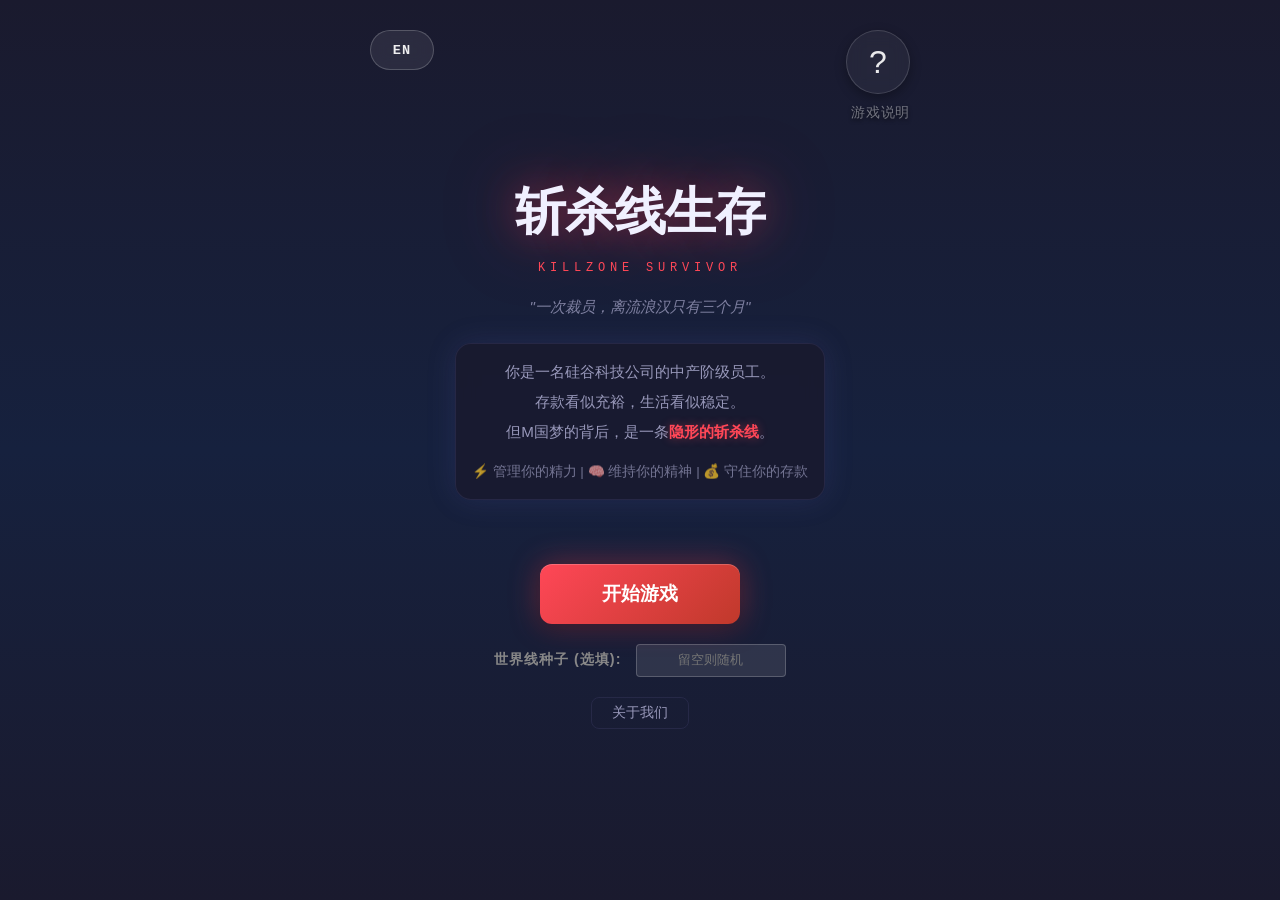
==== commit 6de4c6fb: "最新" ====
--- a/index.html
+++ b/index.html
@@ -69,216 +69,11 @@
         <div id="manual-screen" class="screen">
             <div class="manual-container glass-panel">
                 <div class="manual-header">
-                    <h2 class="manual-title">📖 生存指南</h2>
+                    <h2 class="manual-title" id="manual-title">📖 生存指南</h2>
                     <button class="manual-close-btn" id="manual-close-header">×</button>
                 </div>
-                <div class="manual-content">
-                    <h1>🏙️ 生存之路 (Killzone Survivor) - 官方手册</h1>
-                    <p>欢迎来到残酷的都市生存模拟。在这里，你需要平衡工作、健康、社交与财富，在都市生活的重压下寻找一线生机。</p>
-                    <blockquote>
-                        ⚠️ <strong>免责声明</strong>: 本游戏纯属图一乐，如有雷同，纯属巧合。请勿代入现实。
-                    </blockquote>
-
-                    <h2>⏳ 特殊游戏规则 (必读)</h2>
-                    <p>为了模拟高压环境，本游戏的时间流速与现实不同：</p>
-                    <ul>
-                        <li><strong>🗓️ 10天等于一个月</strong>:
-                            <ul>
-                                <li><strong>发薪日</strong>: 每10天发一次工资。</li>
-                                <li><strong>账单日</strong>: 房租、水电、保险也是每10天扣除一次。</li>
-                                <li><strong>节奏</strong>: 必须在极短的周期内赚够 30 天的生活费，容错率极低。</li>
-                            </ul>
-                        </li>
-                        <li><strong>📅 4天等于一周</strong>:
-                            <ul>
-                                <li><strong>工作日</strong>: 第 1, 2, 3 天。</li>
-                                <li><strong>休息日</strong>: 第 4 天 (以及倍数)。</li>
-                                <li><strong>策略</strong>: 休息日是唯一的喘息机会，用来备餐 (Cook) 或大补觉 (Sleep)。</li>
-                            </ul>
-                        </li>
-                    </ul>
-
-                    <hr>
-
-                    <h2>🖥️ 界面概览</h2>
-
-                    <h3>1. 主控面板 (Dashboard)</h3>
-                    <p>这里是你监控生存状态的核心区域。</p>
-                    <img src="assets/images/manual_ui.png" alt="主界面概览">
-
-                    <ul>
-                        <li><strong>核心属性栏</strong> (左上):
-                            <ul>
-                                <li><strong>⚡ 精力 (Energy)</strong>: 也就是你的体力。工作、加班、熬夜都会消耗。耗尽会导致强制睡眠甚至过度劳累。</li>
-                                <li><strong>🧠 精神 (Mental)</strong>: 你的SAN值。压力过大、社交隔离或投资失败会扣除。精神崩溃将导致游戏失败。</li>
-                                <li><strong>❤️ 健康 (Health)</strong>: 身体状况。生病、长期吃快餐、缺乏休息会降低健康。</li>
-                                <li><strong>🤝 社交 (Social)</strong>: 容易被忽视的属性。社交过低会引发抑郁，影响精神值。</li>
-                                <li><strong>📈 工作能力 (Work Ability)</strong>: 决定了你升职加薪的概率以及应对突发工作事件的能力。</li>
-                            </ul>
-                        </li>
-                        <li><strong>生活状态</strong> (右上):
-                            <ul>
-                                <li>住所、工作状态、食物储备、月度账单倒计时。</li>
-                                <li><strong>⚠️ 账单警告</strong>: 务必留意距离下一次发薪和付房租的天数 (10天为一个账单周期)。</li>
-                            </ul>
-                        </li>
-                        <li><strong>行动区域</strong> (中下):
-                            <ul>
-                                <li><strong>工作决策</strong>: 选择"专注工作" (消耗大量精力，提升能力) 或 "摸鱼划水" (恢复精神，但在PIP期间高风险)。</li>
-                                <li><strong>额外行动</strong>: 午休时的选择 (买咖啡续命、社交八卦、极速午睡) 对属性微调至关重要。</li>
-                            </ul>
-                        </li>
-                    </ul>
-
-                    <hr>
-
-                    <h2>💰 财富管理</h2>
-
-                    <h3>2. 投资系统</h3>
-                    <p>你不理财，财不理你。这是实现财务自由(&gt; $50,000)的关键途径，也是快速破产的捷径。</p>
-                    <img src="assets/images/manual_invest.png" alt="投资界面">
-
-                    <ul>
-                        <li><strong>市场情绪</strong>: 顶部的进度条显示当前市场是恐慌还是贪婪。
-                            <ul>
-                                <li><strong>恐慌时刻</strong>: 高风险资产(Crypto, Tech)可能暴跌，避险资产(<strong>黄金</strong>)通常会上涨。</li>
-                                <li><strong>贪婪时刻</strong>: 泡沫涌现，是获利了结的好时机。</li>
-                            </ul>
-                        </li>
-                        <li><strong>资产类型</strong>:
-                            <ul>
-                                <li>🔰 <strong>稳健型</strong>: 黄金 (Gold), REITs, 能源股。</li>
-                                <li>📈 <strong>成长型</strong>: 标普500 (S&P500), 科技巨头 (Tech)。</li>
-                                <li>🎢 <strong>高风险</strong>: 生物科技 (Biotech), 比特币 (BTC), 甚至 Meme Coin。</li>
-                            </ul>
-                        </li>
-                        <li><strong>操作策略</strong>: 关注新闻弹窗！虽然市场有20%的概率"反常" (与新闻反向变动)，但大概率还是跟随新闻趋势。</li>
-                    </ul>
-
-                    <h3>3. 保险系统 (风险对冲)</h3>
-                    <p>在美国生存，一场大病足以让中产返贫。保险是最后的防线。</p>
-                    <img src="assets/images/manual_insurance.png" alt="保险界面">
-
-                    <ul>
-                        <li><strong>⚕️ 健康保险</strong>:
-                            <ul>
-                                <li><strong>免赔额 (Deductible)</strong>: 保险赔付前你自己需要先掏的钱。</li>
-                                <li><strong>Out-of-Network</strong>: 紧急情况下有20%概率遇到网外医生，费用不仅翻倍而且保险可能拒赔。</li>
-                                <li><strong>建议</strong>: 身体不好或积蓄微薄时，尽量升级到更好的保险计划。</li>
-                            </ul>
-                        </li>
-                        <li><strong>🚗 汽车保险</strong>:
-                            <ul>
-                                <li>半险 (Liability) 便宜但覆盖面窄，全险 (Full Coverage) 贵但省心。</li>
-                            </ul>
-                        </li>
-                        <li><strong>🏠 租客险</strong>: 极便宜 ($15/月)，遭遇火灾盗窃时的救命稻草。</li>
-                    </ul>
-
-                    <hr>
-
-                    <h2>⚡ 精力管理与过劳 (Exhaustion)</h2>
-                    <p>精力值不仅仅是行动点数，更是你的生命红线。</p>
-
-                    <h3>1. 低精力惩罚</h3>
-                    <p>当精力低于特定阈值时，会在每天结算时扣除健康值：</p>
-                    <ul>
-                        <li><strong>&lt; 30 (疲劳)</strong>: 健康 <strong>-2</strong> /天。</li>
-                        <li><strong>&lt; 10 (透支)</strong>: 健康 <strong>-5</strong> /天。</li>
-                    </ul>
-
-                    <h3>2. 精力耗尽 (Energy = 0)</h3>
-                    <p>一旦精力归零，将触发<strong>强制昏睡 (Forced Sleep)</strong>，后果极其严重：</p>
-                    <ol>
-                        <li><strong>跳过晚间行动</strong>: 你将无法在晚上 "备餐" (Cook) 或 "学习" (Learn)。</li>
-                        <li><strong>恢复减半</strong>: 只能恢复 <strong>20点</strong> 精力 (正常睡眠可回 50点+)，意味着第二天醒来依然是残血状态，陷入恶性循环。
-                        </li>
-                        <li><strong>永久损伤</strong>: 每次昏睡都会 <strong>永久扣除</strong> 你的生命上限与精神上限。</li>
-                    </ol>
-
-                    <hr>
-
-                    <h2>🏢 职场进阶：项目系统</h2>
-                    <p>除此之外，你还需要处理长期的<strong>工作项目</strong>。</p>
-                    <img src="assets/images/manual_insurance.png" alt="项目进度">
-                    <!-- TODO: Fix image reference if wrong -->
-
-                    <ul>
-                        <li><strong>项目栏</strong>: 显示当前任务名称 (如"客户方案")、进度、难度及剩余天数。</li>
-                        <li><strong>推进方式</strong>:
-                            <ul>
-                                <li>选择 <strong>"专注工作"</strong> 可大幅推进进度。</li>
-                                <li><strong>工作能力 (Work Ability)</strong> 越高，每次推进的进度越快。</li>
-                                <li><strong>难度 (Difficulty)</strong>: 难度越高 (Max 5)，推进越慢，需要更多天数。</li>
-                            </ul>
-                        </li>
-                        <li><strong>Deadline</strong>: 必须在倒计时结束前完成 (100%)。
-                            <ul>
-                                <li><strong>完成奖励</strong>: 获得丰厚奖金或提升绩效。</li>
-                                <li><strong>超时惩罚</strong>: 绩效大跌，甚至触发裁员危机。</li>
-                                <li><strong>应对</strong>: 进入PIP后必须"专注工作"提升表现分，或者赶紧找下家 (Quit)。</li>
-                                <li><strong>结局</strong>: PIP失败会被直接开除 (Fired)，不仅没有赔偿金，精神也会重创。</li>
-                            </ul>
-                        </li>
-                        <li><strong>突发事件</strong>:
-                            <ul>
-                                <li><strong>加班</strong>: 加班能大幅提升工作能力，但严重透支精力。</li>
-                                <li><strong>办公室政治</strong>: 站队需谨慎，"独善其身"可能掉Social，"参与八卦"可能掉精力但回SAN值。</li>
-                            </ul>
-                        </li>
-                    </ul>
-
-                    <hr>
-
-                    <h2>🏆 结局一览</h2>
-                    <table>
-                        <thead>
-                            <tr>
-                                <th>结局</th>
-                                <th>触发条件</th>
-                                <th>是否胜利</th>
-                            </tr>
-                        </thead>
-                        <tbody>
-                            <tr>
-                                <td><strong>财务自由</strong></td>
-                                <td>存款 &gt; $50,000</td>
-                                <td>✅ 胜利</td>
-                            </tr>
-                            <tr>
-                                <td><strong>生存大师</strong></td>
-                                <td>存活满 50 天</td>
-                                <td>✅ 胜利</td>
-                            </tr>
-                            <tr>
-                                <td><strong>彻底破产</strong></td>
-                                <td>信用分 &lt; 500</td>
-                                <td>❌ 失败</td>
-                            </tr>
-                            <tr>
-                                <td><strong>流落街头</strong></td>
-                                <td>失业 &gt; 20 天</td>
-                                <td>❌ 失败</td>
-                            </tr>
-                            <tr>
-                                <td><strong>过劳死</strong></td>
-                                <td>健康或精力归零</td>
-                                <td>❌ 失败</td>
-                            </tr>
-                            <tr>
-                                <td><strong>精神崩溃</strong></td>
-                                <td>精神归零</td>
-                                <td>❌ 失败</td>
-                            </tr>
-                            <tr>
-                                <td><strong>债务螺旋</strong></td>
-                                <td>负债 &gt; $3,000</td>
-                                <td>❌ 失败</td>
-                            </tr>
-                        </tbody>
-                    </table>
-
-                    <p>祝你好运，生存者！</p>
+                <div class="manual-content" id="manual-content">
+                    <!-- JS动态渲染内容 -->
                 </div>
                 <div class="manual-footer">
                     <button class="primary-button manual-back-btn" id="manual-back-btn">返回标题</button>
@@ -400,13 +195,15 @@
                 <h2 class="modal-title" data-i18n="ui_static.finance_detail.title">💼 财务详情</h2>
                 <div class="modal-body finance-detail-body">
                     <div class="finance-detail-section" id="finance-detail-section-cash">
-                        <div class="finance-detail-section-title" data-i18n="ui_static.finance_detail.cash_title">现金资产</div>
+                        <div class="finance-detail-section-title" data-i18n="ui_static.finance_detail.cash_title">现金资产
+                        </div>
                         <div class="finance-detail-row">
                             <span class="finance-detail-label" data-i18n="ui_static.assets_page.cash_label">现金</span>
                             <span id="finance-detail-cash" class="finance-detail-value positive">...</span>
                         </div>
                         <div class="finance-detail-row">
-                            <span class="finance-detail-label" data-i18n="ui_static.assets_page.portfolio_label">投资总值</span>
+                            <span class="finance-detail-label"
+                                data-i18n="ui_static.assets_page.portfolio_label">投资总值</span>
                             <span id="finance-detail-investments" class="finance-detail-value">...</span>
                         </div>
                         <div class="finance-detail-list" id="finance-detail-investment-list"></div>
@@ -419,11 +216,19 @@
                     </div>
 
                     <div class="finance-detail-section" id="finance-detail-section-repay">
-                        <div class="finance-detail-section-title" data-i18n="finance.repay">偿还</div>
-                        <div class="finance-detail-repay">
-                            <input type="number" id="finance-detail-repay-input" min="0" step="1"
-                                data-i18n="ui_static.finance_detail.repay_placeholder" placeholder="输入偿还金额">
-                            <button id="finance-detail-repay-btn" class="primary-button" data-i18n="finance.repay">偿还</button>
+                        <div class="finance-detail-section-title">
+                            <span data-i18n="finance.repay">偿还</span>
+                            <span class="finance-detail-title-tip" data-i18n="finance.manualRepayTip">(你可以随时手动还款)</span>
+                        </div>
+                        <div class="finance-detail-repay-container">
+                            <div class="finance-repay-row">
+                                <input type="number" id="finance-detail-repay-input" min="0" step="1"
+                                    data-i18n="ui_static.finance_detail.repay_placeholder" placeholder="输入偿还金额">
+                                <button id="finance-detail-max-btn" class="action-btn outline" style="width: auto;"
+                                    data-i18n="finance.max">Max</button>
+                            </div>
+                            <button id="finance-detail-repay-btn" class="primary-button"
+                                style="width: 100%; margin-top: 8px;" data-i18n="finance.repay">偿还</button>
                         </div>
                     </div>
 
@@ -437,13 +242,47 @@
                             <span data-i18n="finance.autoRepay.enable">启用每日自动还债</span>
                         </label>
                         <div class="finance-detail-row">
-                            <span class="finance-detail-label" data-i18n="finance.autoRepay.keepCash">保留现金 (不用于还债)</span>
-                            <input type="number" id="auto-repay-keep-cash" min="0" step="100" class="finance-detail-inline-input">
+                            <span class="finance-detail-label" data-i18n="finance.autoRepay.keepCash">保留现金
+                                (不用于还债)</span>
+                            <input type="number" id="auto-repay-keep-cash" min="0" step="100"
+                                class="finance-detail-inline-input">
                         </div>
                         <div class="finance-detail-row">
-                            <span class="finance-detail-label" data-i18n="finance.autoRepay.maxDaily">每日最大还款额 (0为不限)</span>
-                            <input type="number" id="auto-repay-max-daily" min="0" step="100" class="finance-detail-inline-input">
-                        </div>
+                            <span class="finance-detail-label" data-i18n="finance.autoRepay.maxDaily">每日最大还款额
+                                (0为不限)</span>
+                            <input type="number" id="auto-repay-max-daily" min="0" step="100"
+                                class="finance-detail-inline-input">
+                        </div>
+                    </div>
+                </div>
+            </div>
+        </div>
+
+        <!-- Stat Detail Modal -->
+        <div id="stat-detail-modal" class="modal-overlay hidden">
+            <div class="modal-content glass-panel stat-detail-modal">
+                <button id="close-stat-detail" class="close-button">×</button>
+                <h2 class="modal-title" id="stat-detail-title">📊 属性详情</h2>
+                <div class="modal-body stat-detail-body">
+                    <div class="stat-detail-icon" id="stat-detail-icon">⚡</div>
+                    <div class="stat-detail-name" id="stat-detail-name">精力</div>
+                    <div class="stat-detail-description" id="stat-detail-description"></div>
+
+                    <div class="stat-detail-section">
+                        <div class="stat-detail-section-title" data-i18n="ui_static.stat_detail.effect_title">📈 属性作用
+                        </div>
+                        <div class="stat-detail-effects" id="stat-detail-effects"></div>
+                    </div>
+
+                    <div class="stat-detail-section">
+                        <div class="stat-detail-section-title" data-i18n="ui_static.stat_detail.impact_title">⚠️ 影响因素
+                        </div>
+                        <div class="stat-detail-impacts" id="stat-detail-impacts"></div>
+                    </div>
+
+                    <div class="stat-detail-current">
+                        <span data-i18n="ui_static.stat_detail.current_value">当前值:</span>
+                        <span id="stat-detail-value">100/100</span>
                     </div>
                 </div>
             </div>
@@ -466,6 +305,25 @@
                 <h2 class="modal-title" data-i18n="ui_static.modals.message_history">📜 历史消息</h2>
                 <div class="message-history-list" id="message-history-list">
                     <!-- Dynamic Content -->
+                </div>
+            </div>
+        </div>
+
+        <!-- About Us Modal -->
+        <div id="about-us-modal" class="modal-overlay hidden">
+            <div class="modal-content glass-panel" style="max-width: 450px; text-align: center;">
+                <button id="close-about-us" class="close-button">×</button>
+                <h2 class="modal-title" data-i18n="ui_static.modals.about_us_title">关于我们</h2>
+                <div class="modal-body" style="padding: 20px; line-height: 1.6; font-size: 0.95em;">
+                    <p data-i18n="ui_static.modals.about_us_desc1"
+                        style="margin-bottom: 12px; text-align: left; text-indent: 2em;">
+                        你好，我是一名前大厂游戏开发员工。在互联网狂飙多年后，我深刻体会到了这个行业的魅力与残酷。在这个充满梦想与高薪神话的行业里，有时候依然难以抵挡一纸裁员通知，那条隐形的“斩杀线”随时可能落下。
+                    </p>
+                    <p data-i18n="ui_static.modals.about_us_desc2"
+                        style="margin-bottom: 16px; text-align: left; text-indent: 2em;">
+                        目前我正在探索 Vibe Coding 的可能性，《斩杀线生存》正是我的一次尝试，希望能让你感受到生存的困境与黑色幽默。如果有任何问题或建议，欢迎联系我探讨！</p>
+                    <p style="font-weight: bold; border-top: 1px solid rgba(255,255,255,0.1); padding-top: 12px;"
+                        data-i18n="ui_static.modals.contact_info">联系方式：killzone-survivor@foxmail.com</p>
                 </div>
             </div>
         </div>
@@ -555,7 +413,6 @@
             <button id="start-button" class="primary-button start-btn-lg" data-i18n="ui_static.start.start_btn">
                 开始游戏
             </button>
-
             <div class="seed-input-container seed-group">
                 <label for="seed-input" class="seed-label" data-i18n="ui_static.start.seed_label">世界线种子
                     (选填):</label>
@@ -563,11 +420,13 @@
                     placeholder="留空则随机">
             </div>
 
-            <div class="dev-tools-container dev-tools-area">
-                <a href="devtools.html" class="dev-tools-btn dev-tools-link">
-                    <span data-i18n="ui_static.start.dev_tools">🔧 开发者工具</span>
-                </a>
-            </div>
+            <button id="about-us-btn" class="action-btn outline"
+                style="margin: 20px auto 0; font-size: 0.85em; padding: 6px 20px; width: auto; max-width: 200px; display: block;"
+                data-i18n="ui_static.start.about_us">
+                关于我们
+            </button>
+
+
         </div>
 
         <!-- SECTION: GAME SCREEN -->
@@ -600,7 +459,7 @@
                     <!-- Left Column: Status Bars -->
                     <div id="dashboard-stats">
                         <!-- Energy -->
-                        <div class="status-item status-item-full">
+                        <div class="status-item status-item-full clickable" data-stat="energy">
                             <span class="status-icon">⚡</span>
                             <div class="status-text-row">
                                 <span class="status-label" data-i18n="ui_static.game_header.energy">精力</span>
@@ -613,7 +472,7 @@
                             </div>
                         </div>
                         <!-- Mental -->
-                        <div class="status-item status-item-full">
+                        <div class="status-item status-item-full clickable" data-stat="mental">
                             <span class="status-icon">🧠</span>
                             <div class="status-text-row">
                                 <span class="status-label" data-i18n="ui_static.game_header.mental">精神</span>
@@ -626,7 +485,7 @@
                             </div>
                         </div>
                         <!-- Health -->
-                        <div class="status-item status-item-full">
+                        <div class="status-item status-item-full clickable" data-stat="health">
                             <span class="status-icon">❤️</span>
                             <div class="status-text-row">
                                 <span class="status-label" data-i18n="ui_static.game_header.health">健康</span>
@@ -639,7 +498,7 @@
                             </div>
                         </div>
                         <!-- Social -->
-                        <div class="status-item status-item-full">
+                        <div class="status-item status-item-full clickable" data-stat="social">
                             <span class="status-icon">🤝</span>
                             <div class="status-text-row">
                                 <span class="status-label" data-i18n="ui_static.game_header.social">社交</span>
@@ -652,7 +511,7 @@
                             </div>
                         </div>
                         <!-- Work Efficiency -->
-                        <div class="status-item status-item-full">
+                        <div class="status-item status-item-full clickable" data-stat="work_efficiency">
                             <span class="status-icon">📈</span>
                             <div class="status-text-row">
                                 <span class="status-label" data-i18n="ui_static.game_header.work_efficiency">工作能力</span>
@@ -738,7 +597,8 @@
                                 <span class="status-value money" id="money-value">$15,000</span>
                                 <span id="investment-value" class="finance-sub-value">...</span>
                                 <span class="finance-sub-value debt debt-auto-row">
-                                    <button id="debt-auto-repay-btn" class="debt-auto-btn" type="button" aria-label="自动还款设置">⚙️</button>
+                                    <button id="debt-auto-repay-btn" class="debt-auto-btn" type="button"
+                                        aria-label="自动还款设置">⚙️</button>
                                     <span id="debt-value">...</span>
                                 </span>
                             </div>
@@ -749,7 +609,20 @@
                 <!-- Bottom Row: Task Bar -->
                 <div id="dashboard-task" class="hidden">
                     <div class="task-bar-content">
-                        <span class="finance-label" data-i18n="ui_static.finance.task">📋 工作任务</span>
+                        <div class="task-info-group">
+                            <div class="task-header-row" style="display: flex; align-items: baseline; gap: 6px;">
+                                <span class="finance-label" data-i18n="ui_static.finance.task">📋 工作任务</span>
+                                <div class="hidden" id="layoff-risk-container"
+                                    style="display: inline-flex; align-items: baseline; gap: 2px;">
+                                    <span class="finance-label danger small-risk" style="font-size: 0.6rem;"
+                                        data-i18n="ui_static.finance.layoff_risk">裁员风险:</span>
+                                    <span class="finance-value danger small-risk" style="font-size: 0.7rem;"
+                                        id="layoff-risk-val">0%</span>
+                                </div>
+                            </div>
+                            <span class="finance-sub layoff-tip-text"
+                                data-i18n="ui_static.finance.layoff_tip">(按时完成工作可减少被裁几率)</span>
+                        </div>
                         <div class="finance-value-group">
                             <span class="finance-value" id="task-progress">0%</span>
                             <span class="finance-sub" id="task-deadline">...</span>
@@ -780,17 +653,20 @@
 
                         <!-- Selectors -->
                         <div id="commute-selector" class="lunch-selector hidden">
-                            <div class="lunch-selector-label" data-i18n="ui_static.event.select_commute">🚗 选择通勤方式：</div>
+                            <div class="lunch-selector-label" data-i18n="ui_static.event.select_commute">🚗 选择通勤方式：
+                            </div>
                             <div id="commute-options" class="lunch-options"></div>
                         </div>
 
                         <div id="lunch-selector" class="lunch-selector hidden">
-                            <div class="lunch-selector-label" data-i18n="ui_static.event.select_lunch">🍱 选择今日午餐策略：</div>
+                            <div class="lunch-selector-label" data-i18n="ui_static.event.select_lunch">🍱 选择今日午餐策略：
+                            </div>
                             <div id="lunch-options" class="lunch-options"></div>
                         </div>
 
                         <div id="daily-action-selector" class="lunch-selector hidden">
-                            <div class="lunch-selector-label" data-i18n="ui_static.event.select_daily_action">✨ 顺带做点别的：</div>
+                            <div class="lunch-selector-label" data-i18n="ui_static.event.select_daily_action">✨ 顺带做点别的：
+                            </div>
                             <div id="daily-action-options" class="lunch-options"></div>
                         </div>
 
@@ -938,7 +814,10 @@
                 </div>
 
                 <div class="asset-tabs">
-                    <div class="asset-tab active" data-category="commodity" data-i18n="ui_static.assets_page.tab_gold">
+                    <div class="asset-tab active" data-category="watchlist"
+                        data-i18n="ui_static.assets_page.tab_watchlist">⭐
+                        自选</div>
+                    <div class="asset-tab" data-category="commodity" data-i18n="ui_static.assets_page.tab_gold">
                         🥇 黄金</div>
                     <div class="asset-tab" data-category="stock" data-i18n="ui_static.assets_page.tab_stock">📈
                         股票
@@ -968,8 +847,10 @@
                         <div class="card-body">
                             <button id="save-game-btn" class="primary-button status-btn-full mb-xs"
                                 data-i18n="ui_static.status_page.save_btn">保存游戏</button>
-                            <button id="return-to-title-btn" class="action-btn outline status-btn-full"
+                            <button id="return-to-title-btn" class="action-btn outline status-btn-full mb-xs"
                                 data-i18n="ui_static.status_page.return_btn">返回标题</button>
+                            <button id="status-about-us-btn" class="action-btn outline status-btn-full"
+                                data-i18n="ui_static.start.about_us">关于我们</button>
                         </div>
                     </div>
 
@@ -1068,24 +949,6 @@
                         </div>
                     </div>
 
-                    <div class="status-section">
-                        <h3 data-i18n="ui_static.status_page.commute">🚗 交通通勤</h3>
-                        <div class="card-body">
-                            <div class="stat-row">
-                                <span data-i18n="ui_static.status_page.commute_type">通勤方式</span>
-                                <span class="stat-val" id="status-transport-type">私家车</span>
-                            </div>
-                            <div class="stat-row">
-                                <span data-i18n="ui_static.status_page.weekly_gas">每周油费</span>
-                                <span class="stat-val" id="status-gas-cost">$25</span>
-                            </div>
-                            <div class="stat-row">
-                                <span data-i18n="ui_static.status_page.monthly_car_ins">月车险</span>
-                                <span class="stat-val" id="status-car-insurance">$80</span>
-                            </div>
-                        </div>
-                    </div>
-
                     <!-- Finances -->
                     <div class="status-section">
                         <h3 data-i18n="ui_static.status_page.finance">💰 财务状况</h3>
@@ -1097,10 +960,6 @@
                             <div class="stat-row">
                                 <span data-i18n="ui_static.status_page.total_debt">负债总额</span>
                                 <span class="stat-val danger" id="status-debt">$0</span>
-                            </div>
-                            <div class="stat-row">
-                                <span data-i18n="ui_static.status_page.credit_score">信用评分</span>
-                                <span class="stat-val" id="status-credit">720</span>
                             </div>
                         </div>
                     </div>
@@ -1129,21 +988,7 @@
                         </div>
                     </div>
 
-                    <!-- Dev Tools -->
-                    <div class="status-section dev-tools-card">
-                        <h3 data-i18n="ui_static.status_page.dev_tools">🔧 开发者工具</h3>
-                        <div class="card-body">
-                            <a href="devtools.html" class="action-btn dev-check-btn">
-                                <span data-i18n="ui_static.status_page.dev_check">📋 事件一致性检查</span>
-                            </a>
-                            <p class="dev-tools-desc">
-                                <span data-i18n="ui_static.status_page.dev_desc">分析事件效果与描述是否一致</span>
-                            </p>
-                            <button id="dev-edit-btn" class="action-btn outline" style="margin-top: 8px;">
-                                <span data-i18n="ui_static.modals.dev_editor">🔧 修改属性</span>
-                            </button>
-                        </div>
-                    </div>
+
                 </div>
                 <div class="spacer-bottom"></div>
             </div>
@@ -1164,6 +1009,8 @@
                 </p>
                 <button id="restart-button" class="primary-button"
                     data-i18n="ui_static.ending_screen.restart_btn">再次挑战</button>
+                <button id="continue-button" class="primary-button hidden"
+                    data-i18n="ui_static.ending_screen.continue_btn">继续游戏</button>
             </div>
         </div>
 
@@ -1218,4 +1065,4 @@
     <script type="module" src="js/main.js?v=2.43"></script>
 </body>
 
-</html>
+</html>
--- a/css/style.css
+++ b/css/style.css
@@ -38,5 +38,8 @@
 @import url('screens/ending.css');
 @import url('screens/manual.css');
 
+/* Utilities & Overlays (Must be LAST to override) */
+@import url('components/tutorial.css');
+
 /* Responsive (Last to override) */
 @import url('base/responsive.css');
